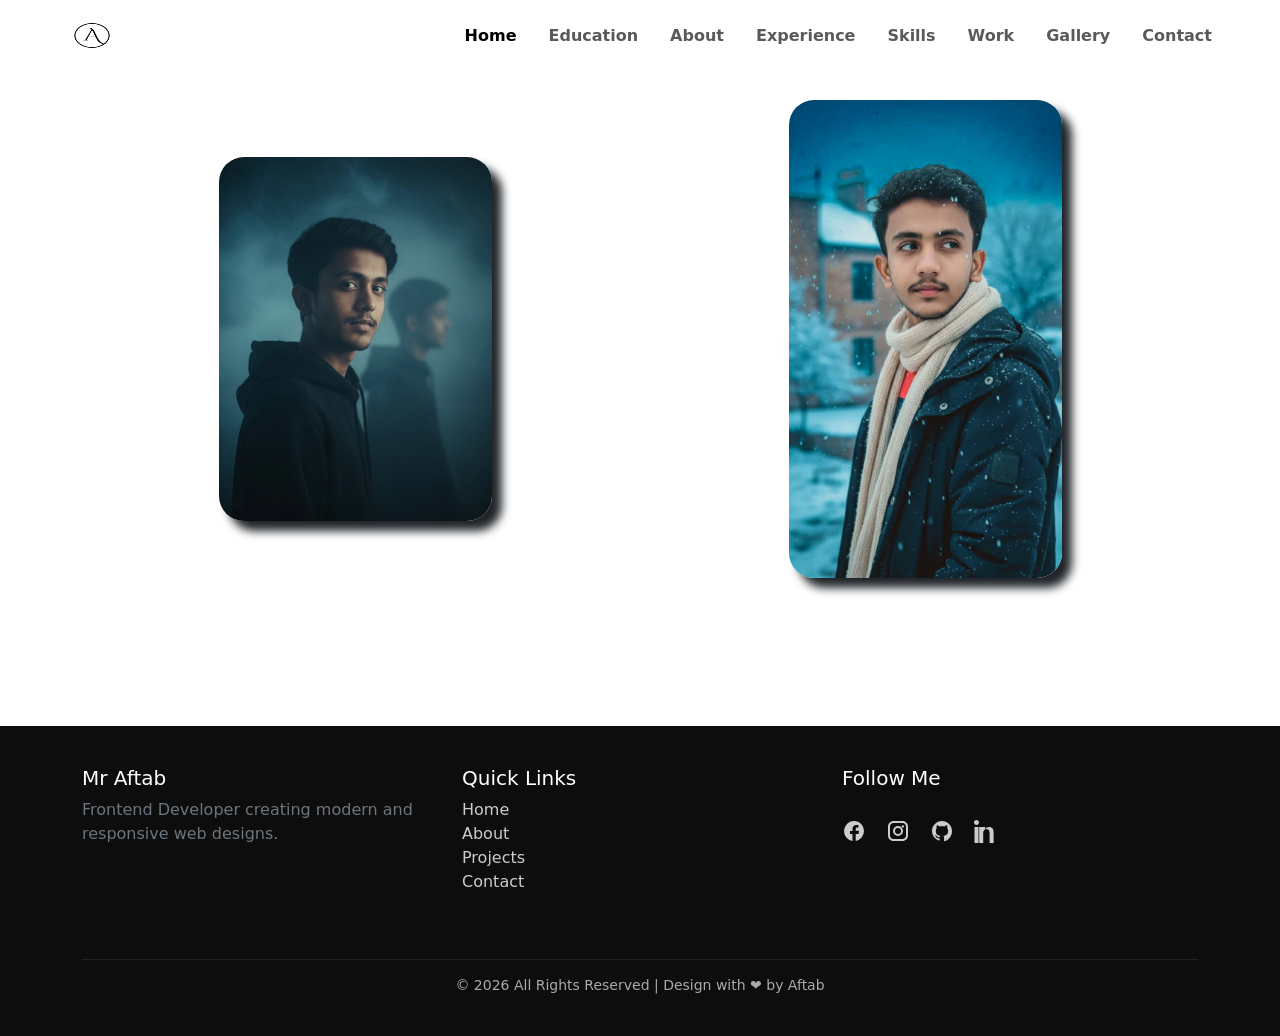
==== gallery.html @ 0cfdda73 "first commit" ====
<!DOCTYPE html>
<html lang="en">
<head>
    <meta charset="UTF-8">
    <meta name="viewport" content="width=device-width, initial-scale=1.0">
    <title>Gallery</title>
    <link href="https://cdn.jsdelivr.net/npm/bootstrap@5.3.8/dist/css/bootstrap.min.css" rel="stylesheet" integrity="sha384-sRIl4kxILFvY47J16cr9ZwB07vP4J8+LH7qKQnuqkuIAvNWLzeN8tE5YBujZqJLB" crossorigin="anonymous">
    <link href="https://unpkg.com/aos@2.3.1/dist/aos.css" rel="stylesheet">
    <link rel="stylesheet" href="./assest/css/gallery.css">
</head>
<body>
    
<nav class="navbar navbar-expand-lg px-5 fixed-top" style="background-color: white;">
  <div class="container-fluid">
    <a class="navbar-brand" href="#" data-aos="fade-down"><img src="./assest/images/logo/This is logo.png" alt="logo" class="logo"></a>
    <button class="navbar-toggler" type="button" data-bs-toggle="collapse" data-bs-target="#navbarNav" aria-controls="navbarNav" aria-expanded="false" aria-label="Toggle navigation">
      <span class="navbar-toggler-icon"></span>
    </button>
    <div class="collapse navbar-collapse" id="navbarNav">
      <ul class="navbar-nav ms-auto gap-3">
        <li class="nav-item">
          <a class="nav-link active" aria-current="page" href="#">Home</a>
        </li>
        <li class="nav-item">
          <a class="nav-link" href="#education">Education</a>
        </li>
        <li class="nav-item">
          <a class="nav-link" href="#about">About</a>
        </li>
        <li class="nav-item">
          <a class="nav-link" href="#experience">Experience</a>
        </li>
        <li class="nav-item">
          <a class="nav-link" href="#skills">Skills</a>
        </li>
        <li class="nav-item">
          <a class="nav-link" href="#work">Work</a>
        </li>
        <li class="nav-item">
          <a class="nav-link" href="#">Gallery</a>
        </li>
        <li class="nav-item">
          <a class="nav-link" href="#contact">Contact</a>
        </li>
      </ul>
    </div>
  </div>
</nav>




<section class="gallery-section">
    <div class="container">
        <div class="row g-4 align-items-center text-center">

            <!-- Image 1 -->
            <div class="col-md-6" data-aos="fade-up" data-aos-delay="100">
                <div class="gallery-card">
                    <img src="./assest/images/gallery/image 3 (1).jpeg"
                         class="gallery-img" alt="">
                </div>
            </div>

            <!-- Image 2 -->
            <div class="col-md-6" data-aos="fade-up" data-aos-delay="200">
                <div class="gallery-card">
                    <img src="./assest/images/gallery/WhatsApp Image 2026-02-07 at 4.53.28 AM.jpeg"
                         class="gallery-img" alt="" style="background-position: center;">
                </div>
            </div>

            <!-- Image 3 -->
            <div class="col-md-6" data-aos="fade-up" data-aos-delay="300">
                <div class="gallery-card">
                    <img src="https://images.unsplash.com/photo-1507525428034-b723cf961d3e"
                         class="gallery-img" alt="">
                </div>
            </div>

            <!-- Image 4 -->
            <div class="col-md-6" data-aos="fade-up" data-aos-delay="400">
                <div class="gallery-card">
                    <img src="https://images.unsplash.com/photo-1519389950473-47ba0277781c"
                         class="gallery-img" alt="">
                </div>
            </div>

        </div>
    </div>
</section>







<script>

const card = document.getElementById("tiltCard");

card.addEventListener("mousemove", (e) => {
  const rect = card.getBoundingClientRect();
  const x = e.clientX - rect.left;
  const y = e.clientY - rect.top;

  const centerX = rect.width / 2;
  const centerY = rect.height / 2;

  const rotateX = ((y - centerY) / 20);
  const rotateY = ((centerX - x) / 20);

  card.style.transform = `rotateX(${rotateX}deg) rotateY(${rotateY}deg) scale(1.05)`;
});

card.addEventListener("mouseleave", () => {
  card.style.transform = "rotateX(0) rotateY(0) scale(1)";
});

</script>




<footer class="footer">
    <div class="container">
        <div class="row text-center text-md-start">

            <!-- About -->
            <div class="col-md-4 mb-4">
                <h5>Mr Aftab</h5>
                <p class="text-secondary">
                    Frontend Developer creating modern and responsive web designs.
                </p>
            </div>

            <!-- Quick Links -->
            <div class="col-md-4 mb-4">
                <h5>Quick Links</h5>
                <ul class="list-unstyled">
                    <li><a href="#">Home</a></li>
                    <li><a href="#about">About</a></li>
                    <li><a href="#work">Projects</a></li>
                    <li><a href="#contact">Contact</a></li>
                </ul>
            </div>

            <!-- Social -->
            <div class="col-md-4 mb-4">
                <h5>Follow Me</h5>
                <div class="social-icons mt-4">
                <a href="#"><i class="fab fa-facebook-f"><svg xmlns="http://www.w3.org/2000/svg" width="24" height="24" fill="currentColor" viewBox="0 0 24 24">
  <path d="M22 12a10 10 0 1 0-11.5 9.9v-7H8v-2.9h2.5V9.8c0-2.5 1.5-3.9 3.8-3.9 1.1 0 2.2.2 2.2.2v2.4h-1.2c-1.2 0-1.6.7-1.6 1.5v1.8H17L16.6 15h-2.9v7A10 10 0 0 0 22 12z"/>
</svg>
</i></a>
                <a href="#"><i class="fab fa-github"><svg xmlns="http://www.w3.org/2000/svg" width="24" height="24" fill="currentColor" viewBox="0 0 24 24">
  <path d="M7.5 2C4.5 2 2 4.5 2 7.5v9C2 19.5 4.5 22 7.5 22h9c3 0 5.5-2.5 5.5-5.5v-9C22 4.5 19.5 2 16.5 2h-9zm0 2h9C18.4 4 20 5.6 20 7.5v9c0 1.9-1.6 3.5-3.5 3.5h-9C5.6 20 4 18.4 4 16.5v-9C4 5.6 5.6 4 7.5 4zm4.5 3a5 5 0 1 0 0 10 5 5 0 0 0 0-10zm0 2a3 3 0 1 1 0 6 3 3 0 0 1 0-6zm4.8-2.8a1.2 1.2 0 1 0 0 2.4 1.2 1.2 0 0 0 0-2.4z"/>
</svg>
</i></a>
                <a href="#"><i class="fab fa-twitter"><svg xmlns="http://www.w3.org/2000/svg" width="24" height="24" fill="currentColor" viewBox="0 0 24 24">
  <path d="M12 2C6.5 2 2 6.5 2 12c0 4.4 2.9 8.2 6.9 9.5.5.1.7-.2.7-.5v-1.7c-2.8.6-3.4-1.2-3.4-1.2-.4-1-1-1.3-1-1.3-.9-.6.1-.6.1-.6 1 .1 1.6 1 1.6 1 .9 1.5 2.3 1 2.9.8.1-.7.3-1 .6-1.3-2.2-.2-4.6-1.1-4.6-5 0-1.1.4-2 .9-2.7-.1-.2-.4-1.3.1-2.6 0 0 .8-.3 2.7 1a9.3 9.3 0 0 1 4.9 0c1.9-1.3 2.7-1 2.7-1 .5 1.3.2 2.4.1 2.6.6.7.9 1.6.9 2.7 0 3.9-2.4 4.8-4.7 5 .4.3.7 1 .7 2v3c0 .3.2.6.7.5A10 10 0 0 0 22 12c0-5.5-4.5-10-10-10z"/>
</svg>
</i></a>
                <a href="#"><i class="fab fa-linkedin-in"><svg xmlns="http://www.w3.org/2000/svg" width="24" height="24" fill="currentColor" viewBox="0 0 24 24">
  <path d="M4.98 3.5C4.98 4.88 3.87 6 2.5 6S0 4.88 0 3.5 1.11 1 2.5 1s2.48 1.12 2.48 2.5zM.5 8h4V24h-4V8zm7 0h3.6v2.2h.1c.5-.9 1.8-2.2 3.7-2.2 4 0 4.7 2.6 4.7 6v10h-4v-8.9c0-2.1 0-4.9-3-4.9s-3.4 2.3-3.4 4.7V24h-4V8z"/>
</svg>
</i></a>
            </div>
            </div>

        </div>

        <!-- Bottom -->
        <div class="footer-bottom">
            © 2026 All Rights Reserved | Design with ❤️ by Aftab
        </div>
    </div>
</footer>



    <script src="https://cdn.jsdelivr.net/npm/bootstrap@5.3.8/dist/js/bootstrap.bundle.min.js" integrity="sha384-FKyoEForCGlyvwx9Hj09JcYn3nv7wiPVlz7YYwJrWVcXK/BmnVDxM+D2scQbITxI" crossorigin="anonymous"></script>
    <script src="https://cdnjs.cloudflare.com/ajax/libs/jquery/3.7.1/jquery.min.js" integrity="sha512-v2CJ7UaYy4JwqLDIrZUI/4hqeoQieOmAZNXBeQyjo21dadnwR+8ZaIJVT8EE2iyI61OV8e6M8PP2/4hpQINQ/g==" crossorigin="anonymous" referrerpolicy="no-referrer"></script>
    <script src="https://unpkg.com/aos@2.3.1/dist/aos.js"></script>
    
    <script>
  AOS.init();
</script>
</body>
</html>
---- assest/css/gallery.css ----
.navbar-brand .logo{

    height: 5vh;
    width: 5vw;

}

.navbar .navbar-nav .nav-item .nav-link{

    font-weight: bolder;
}
.navbar .navbar-nav .nav-item .nav-link:hover{

    color:chocolate;
    text-decoration-line: underline;
    text-underline-offset: 8px;


}





.gallery-section{
    padding:100px 0;
}

.section-title{
    text-align:center;
    margin-bottom:60px;
}

.section-title h2{
    font-weight:700;
}

.section-title p{
    color:#666;
}

/* GALLERY CARD */
.gallery-section{
    padding:100px 0;
}

/* Gallery Card */
.gallery-card{
    overflow:hidden;
    border-radius:20px;
    cursor:pointer;
    transition:0.4s ease;
    box-shadow:0 10px 30px rgba(0,0,0,0.05);
    display: inline;
}

.gallery-img{
    width:50%;
    height:auto;
    object-fit:contain;
    border-radius: 25px;
    box-shadow: 10px 10px 10px;
}

/* Hover Effect */
.gallery-card:hover{
    transform:translateY(-10px);
    box-shadow:0 20px 50px rgba(0,0,0,0.1);
}

.gallery-card:hover .gallery-img{
    transform:scale(1.08);
}

/* Responsive */
@media(max-width:768px){
    .gallery-img{
        height:250px;
    }
}










.footer{
    background:#0d0d0d;
    color:#fff;
    padding:40px 0;
}

.footer a{
    color:#ccc;
    text-decoration:none;
    transition:0.3s;
}

.footer a:hover{
    color:#fff;
}

.footer .social-icons a{
    font-size:20px;
    margin-right:15px;
    display:inline-block;
    transition:0.3s;
}

.footer .social-icons a:hover{
    transform:translateY(-4px);
    color:#fff;
}

.footer-bottom{
    border-top:1px solid #222;
    margin-top:25px;
    padding-top:15px;
    font-size:14px;
    text-align:center;
    color:#aaa;
}
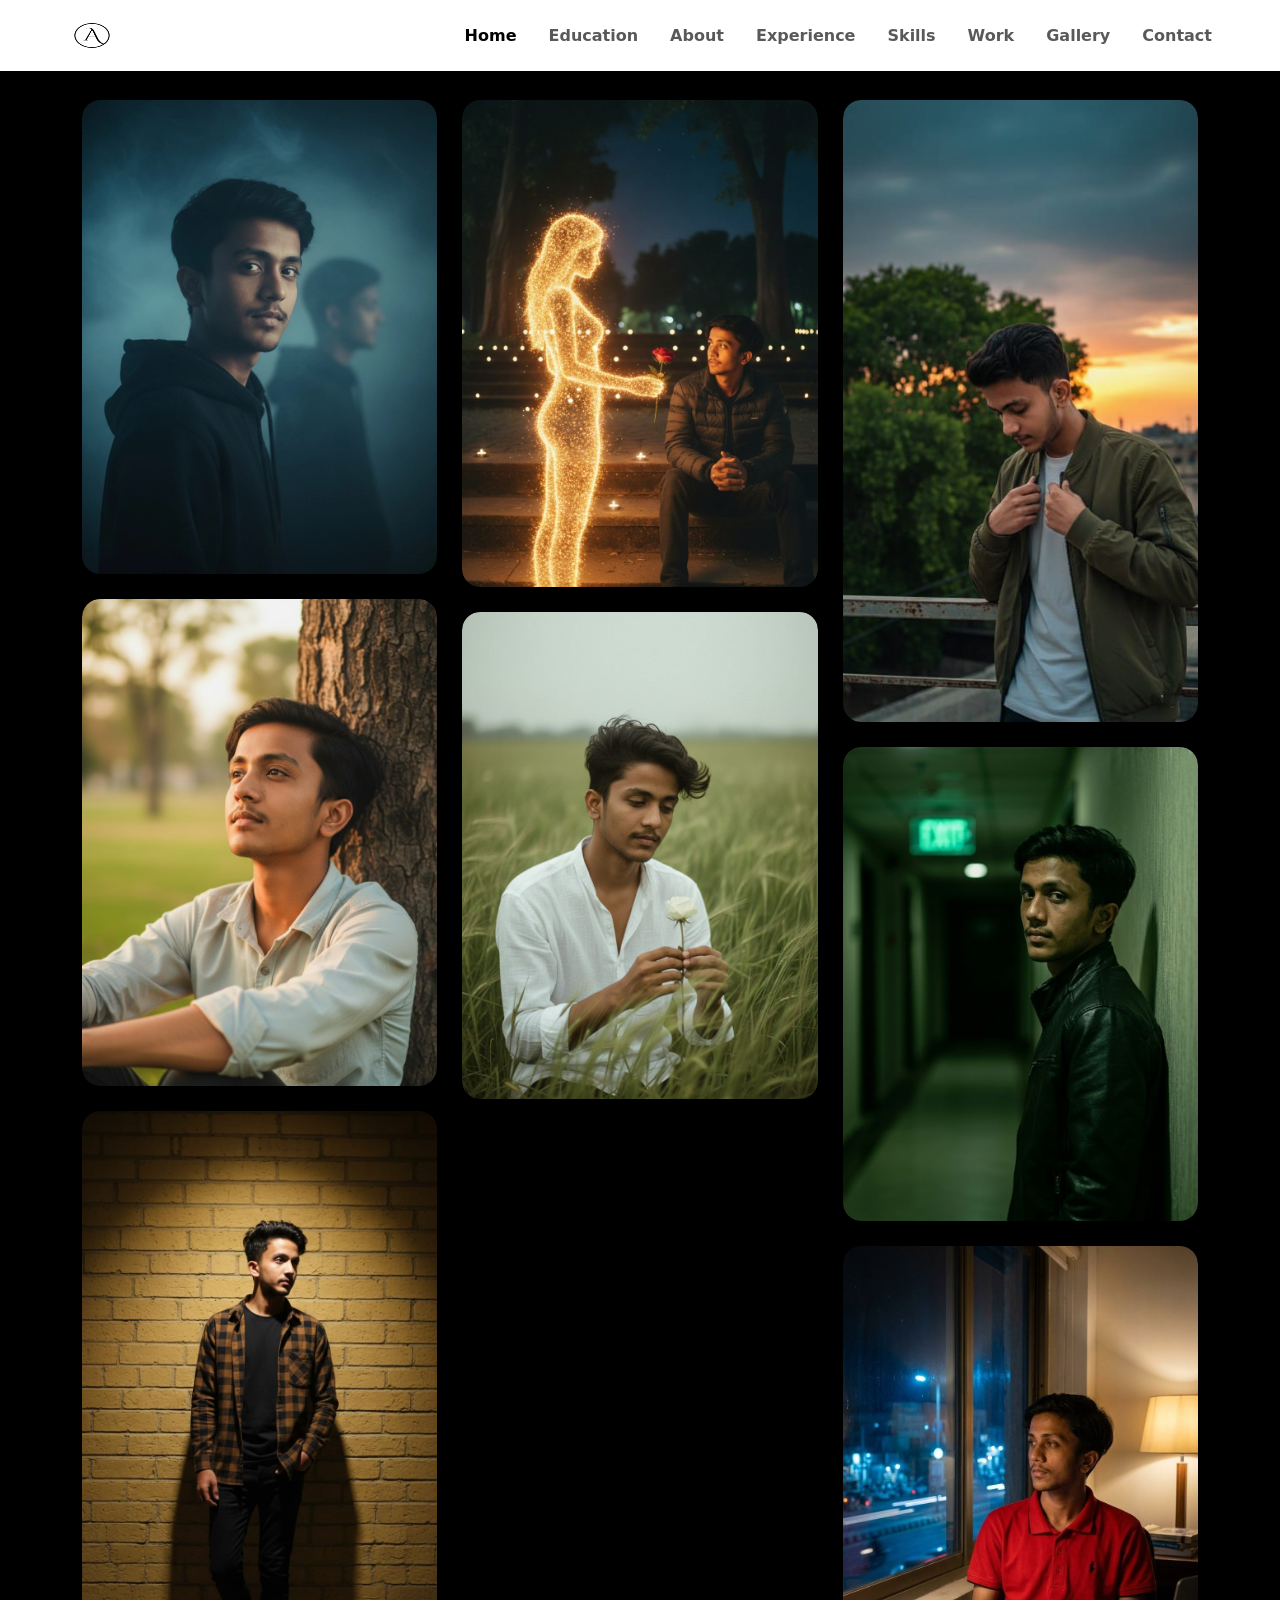
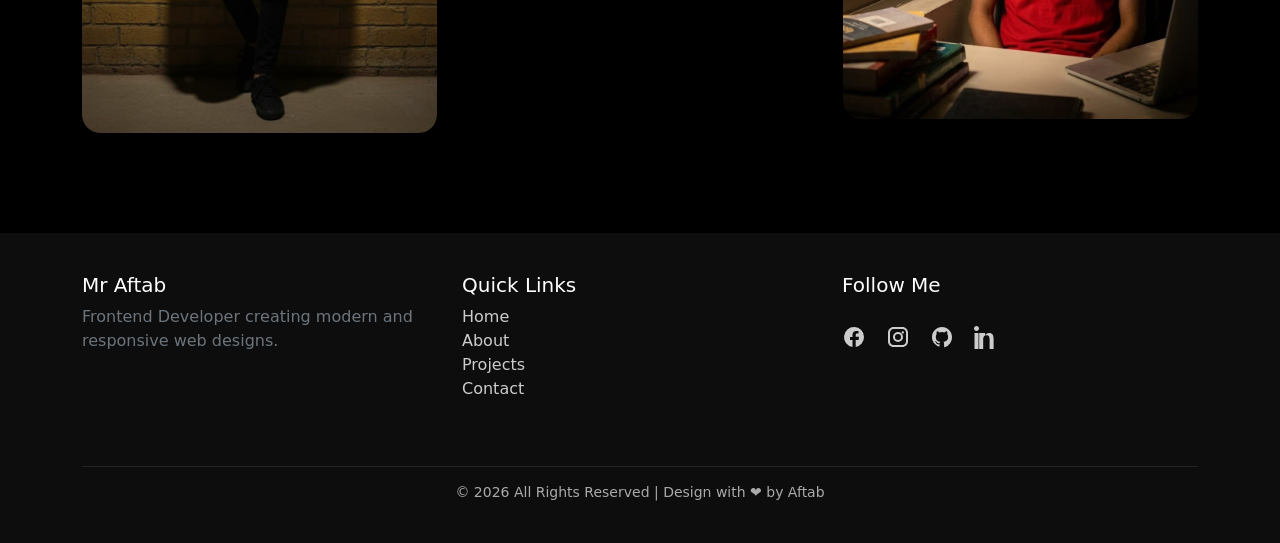
==== commit b2d18f22: "2nd commit" ====
--- a/gallery.html
+++ b/gallery.html
@@ -1,15 +1,18 @@
 <!DOCTYPE html>
 <html lang="en">
 <head>
-    <meta charset="UTF-8">
-    <meta name="viewport" content="width=device-width, initial-scale=1.0">
-    <title>Gallery</title>
-    <link href="https://cdn.jsdelivr.net/npm/bootstrap@5.3.8/dist/css/bootstrap.min.css" rel="stylesheet" integrity="sha384-sRIl4kxILFvY47J16cr9ZwB07vP4J8+LH7qKQnuqkuIAvNWLzeN8tE5YBujZqJLB" crossorigin="anonymous">
-    <link href="https://unpkg.com/aos@2.3.1/dist/aos.css" rel="stylesheet">
-    <link rel="stylesheet" href="./assest/css/gallery.css">
+<meta charset="UTF-8">
+<meta name="viewport" content="width=device-width, initial-scale=1.0">
+
+<title>Gallery</title>
+<link href="https://unpkg.com/aos@2.3.1/dist/aos.css" rel="stylesheet">
+<link href="https://cdn.jsdelivr.net/npm/bootstrap@5.3.2/dist/css/bootstrap.min.css" rel="stylesheet">
+<link href="./assest/css/gallery.css" rel="stylesheet">
 </head>
 <body>
-    
+
+
+
 <nav class="navbar navbar-expand-lg px-5 fixed-top" style="background-color: white;">
   <div class="container-fluid">
     <a class="navbar-brand" href="#" data-aos="fade-down"><img src="./assest/images/logo/This is logo.png" alt="logo" class="logo"></a>
@@ -19,7 +22,7 @@
     <div class="collapse navbar-collapse" id="navbarNav">
       <ul class="navbar-nav ms-auto gap-3">
         <li class="nav-item">
-          <a class="nav-link active" aria-current="page" href="#">Home</a>
+          <a class="nav-link active" aria-current="page" href="index.html">Home</a>
         </li>
         <li class="nav-item">
           <a class="nav-link" href="#education">Education</a>
@@ -37,7 +40,7 @@
           <a class="nav-link" href="#work">Work</a>
         </li>
         <li class="nav-item">
-          <a class="nav-link" href="#">Gallery</a>
+          <a class="nav-link" href="gallery.html">Gallery</a>
         </li>
         <li class="nav-item">
           <a class="nav-link" href="#contact">Contact</a>
@@ -50,45 +53,6 @@
 
 
 
-<section class="gallery-section">
-    <div class="container">
-        <div class="row g-4 align-items-center text-center">
-
-            <!-- Image 1 -->
-            <div class="col-md-6" data-aos="fade-up" data-aos-delay="100">
-                <div class="gallery-card">
-                    <img src="./assest/images/gallery/image 3 (1).jpeg"
-                         class="gallery-img" alt="">
-                </div>
-            </div>
-
-            <!-- Image 2 -->
-            <div class="col-md-6" data-aos="fade-up" data-aos-delay="200">
-                <div class="gallery-card">
-                    <img src="./assest/images/gallery/WhatsApp Image 2026-02-07 at 4.53.28 AM.jpeg"
-                         class="gallery-img" alt="" style="background-position: center;">
-                </div>
-            </div>
-
-            <!-- Image 3 -->
-            <div class="col-md-6" data-aos="fade-up" data-aos-delay="300">
-                <div class="gallery-card">
-                    <img src="https://images.unsplash.com/photo-1507525428034-b723cf961d3e"
-                         class="gallery-img" alt="">
-                </div>
-            </div>
-
-            <!-- Image 4 -->
-            <div class="col-md-6" data-aos="fade-up" data-aos-delay="400">
-                <div class="gallery-card">
-                    <img src="https://images.unsplash.com/photo-1519389950473-47ba0277781c"
-                         class="gallery-img" alt="">
-                </div>
-            </div>
-
-        </div>
-    </div>
-</section>
 
 
 
@@ -96,29 +60,55 @@
 
 
 
-<script>
 
-const card = document.getElementById("tiltCard");
 
-card.addEventListener("mousemove", (e) => {
-  const rect = card.getBoundingClientRect();
-  const x = e.clientX - rect.left;
-  const y = e.clientY - rect.top;
 
-  const centerX = rect.width / 2;
-  const centerY = rect.height / 2;
+<section class="gallery-section">
 
-  const rotateX = ((y - centerY) / 20);
-  const rotateY = ((centerX - x) / 20);
+<div class="container">
 
-  card.style.transform = `rotateX(${rotateX}deg) rotateY(${rotateY}deg) scale(1.05)`;
-});
+<div class="gallery-grid">
 
-card.addEventListener("mouseleave", () => {
-  card.style.transform = "rotateX(0) rotateY(0) scale(1)";
-});
+<div class="gallery-card" data-aos="fade-up" data-aos-duration="3000">
+<img src="./assest/images/gallery/image 3 (1).jpeg">
+</div>
 
-</script>
+<div class="gallery-card" data-aos="fade-up" data-aos-delay="100" data-aos-duration="3000">
+<img src="./assest/images/gallery/image 9.jpeg">
+</div>
+
+<div class="gallery-card" data-aos="fade-up" data-aos-delay="200" data-aos-duration="3000">
+<img src="./assest/images/gallery/image 10.jpeg">
+</div>
+
+<div class="gallery-card" data-aos="fade-up" data-aos-delay="300" data-aos-duration="3000">
+<img src="./assest/images/gallery/image 11.jpeg">
+</div>
+
+<div class="gallery-card" data-aos="fade-up" data-aos-delay="400" data-aos-duration="3000">
+<img src="./assest/images/gallery/image 15.jpeg">
+</div>
+
+<div class="gallery-card" data-aos="fade-up" data-aos-delay="500" data-aos-duration="3000">
+<img src="./assest/images/gallery/image 16.jpeg">
+</div>
+
+<div class="gallery-card" data-aos="fade-up" data-aos-delay="600" data-aos-duration="3000">
+<img src="./assest/images/gallery/image 17.jpeg">
+</div>
+
+<div class="gallery-card" data-aos="fade-up" data-aos-delay="700" data-aos-duration="3000">
+<img src="./assest/images/gallery/image 18.jpeg">
+</div>
+
+</div>
+
+</div>
+
+</section>
+
+
+
 
 
 
@@ -180,12 +170,20 @@
 
 
 
-    <script src="https://cdn.jsdelivr.net/npm/bootstrap@5.3.8/dist/js/bootstrap.bundle.min.js" integrity="sha384-FKyoEForCGlyvwx9Hj09JcYn3nv7wiPVlz7YYwJrWVcXK/BmnVDxM+D2scQbITxI" crossorigin="anonymous"></script>
+
+
+
+
+
+
+
+<script src="https://cdn.jsdelivr.net/npm/bootstrap@5.3.8/dist/js/bootstrap.bundle.min.js" integrity="sha384-FKyoEForCGlyvwx9Hj09JcYn3nv7wiPVlz7YYwJrWVcXK/BmnVDxM+D2scQbITxI" crossorigin="anonymous"></script>
     <script src="https://cdnjs.cloudflare.com/ajax/libs/jquery/3.7.1/jquery.min.js" integrity="sha512-v2CJ7UaYy4JwqLDIrZUI/4hqeoQieOmAZNXBeQyjo21dadnwR+8ZaIJVT8EE2iyI61OV8e6M8PP2/4hpQINQ/g==" crossorigin="anonymous" referrerpolicy="no-referrer"></script>
     <script src="https://unpkg.com/aos@2.3.1/dist/aos.js"></script>
-    
-    <script>
+
+<script>
   AOS.init();
 </script>
+
 </body>
 </html>
--- a/assest/css/gallery.css
+++ b/assest/css/gallery.css
@@ -1,3 +1,7 @@
+body{
+    background:#000;
+}
+
 .navbar-brand .logo{
 
     height: 5vh;
@@ -18,74 +22,53 @@
 
 }
 
-
-
-
-
+/* SECTION */
 .gallery-section{
     padding:100px 0;
 }
 
-.section-title{
-    text-align:center;
-    margin-bottom:60px;
+/* MASONRY GRID */
+.gallery-grid{
+    column-count:3;
+    column-gap:25px;
 }
 
-.section-title h2{
-    font-weight:700;
+/* CARD */
+.gallery-card{
+    margin-bottom:25px;
+    border-radius:18px;
+    overflow:hidden;
+    position:relative;
+    cursor:pointer;
 }
 
-.section-title p{
-    color:#666;
+/* IMAGE */
+.gallery-card img{
+    width:100%;
+    height:auto;
+    display:block;
+    border-radius:18px;
+    transition:0.6s ease;
 }
 
-/* GALLERY CARD */
-.gallery-section{
-    padding:100px 0;
-}
-
-/* Gallery Card */
-.gallery-card{
-    overflow:hidden;
-    border-radius:20px;
-    cursor:pointer;
-    transition:0.4s ease;
-    box-shadow:0 10px 30px rgba(0,0,0,0.05);
-    display: inline;
-}
-
-.gallery-img{
-    width:50%;
-    height:auto;
-    object-fit:contain;
-    border-radius: 25px;
-    box-shadow: 10px 10px 10px;
-}
-
-/* Hover Effect */
-.gallery-card:hover{
-    transform:translateY(-10px);
-    box-shadow:0 20px 50px rgba(0,0,0,0.1);
-}
-
-.gallery-card:hover .gallery-img{
+/* HOVER */
+.gallery-card:hover img{
     transform:scale(1.08);
 }
 
 /* Responsive */
-@media(max-width:768px){
-    .gallery-img{
-        height:250px;
+
+@media(max-width:992px){
+    .gallery-grid{
+        column-count:2;
     }
 }
 
-
-
-
-
-
-
-
+@media(max-width:600px){
+    .gallery-grid{
+        column-count:1;
+    }
+}
 
 
 .footer{
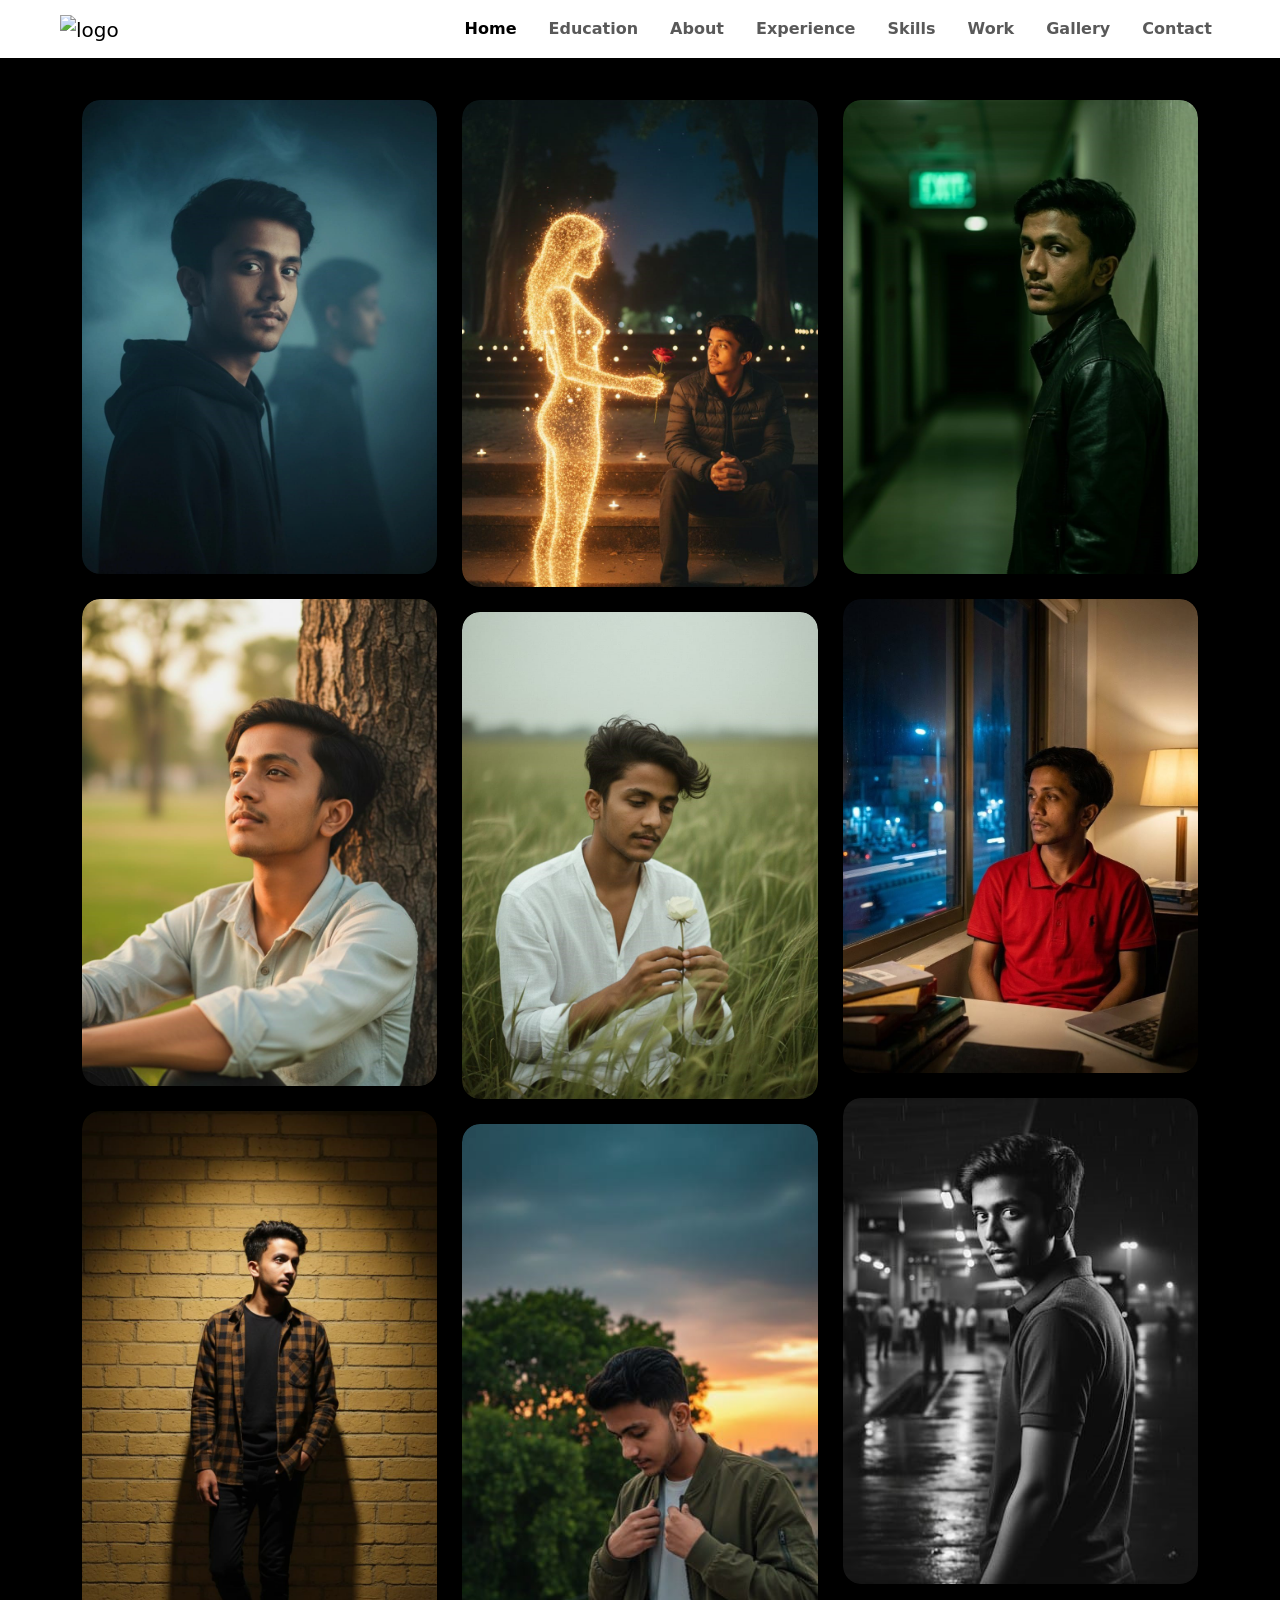
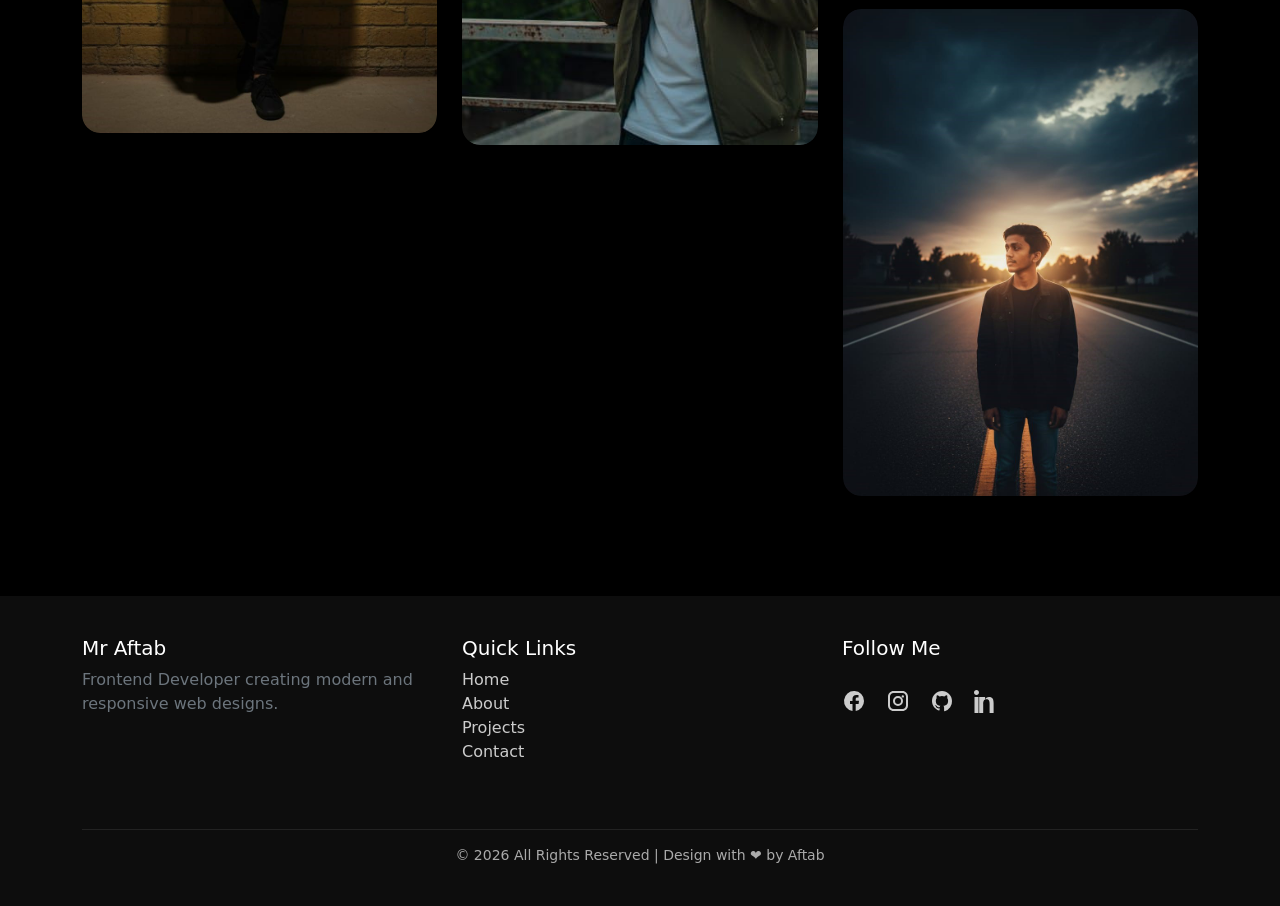
==== commit 7960408b: "logo change" ====
--- a/gallery.html
+++ b/gallery.html
@@ -101,6 +101,14 @@
 <img src="./assest/images/gallery/image 18.jpeg">
 </div>
 
+<div class="gallery-card" data-aos="fade-up" data-aos-delay="700" data-aos-duration="3000">
+<img src="./assest/images/gallery/image 19.jpeg">
+</div>
+
+<div class="gallery-card" data-aos="fade-up" data-aos-delay="700" data-aos-duration="3000">
+<img src="./assest/images/gallery/image 20.jpeg">
+</div>
+
 </div>
 
 </div>
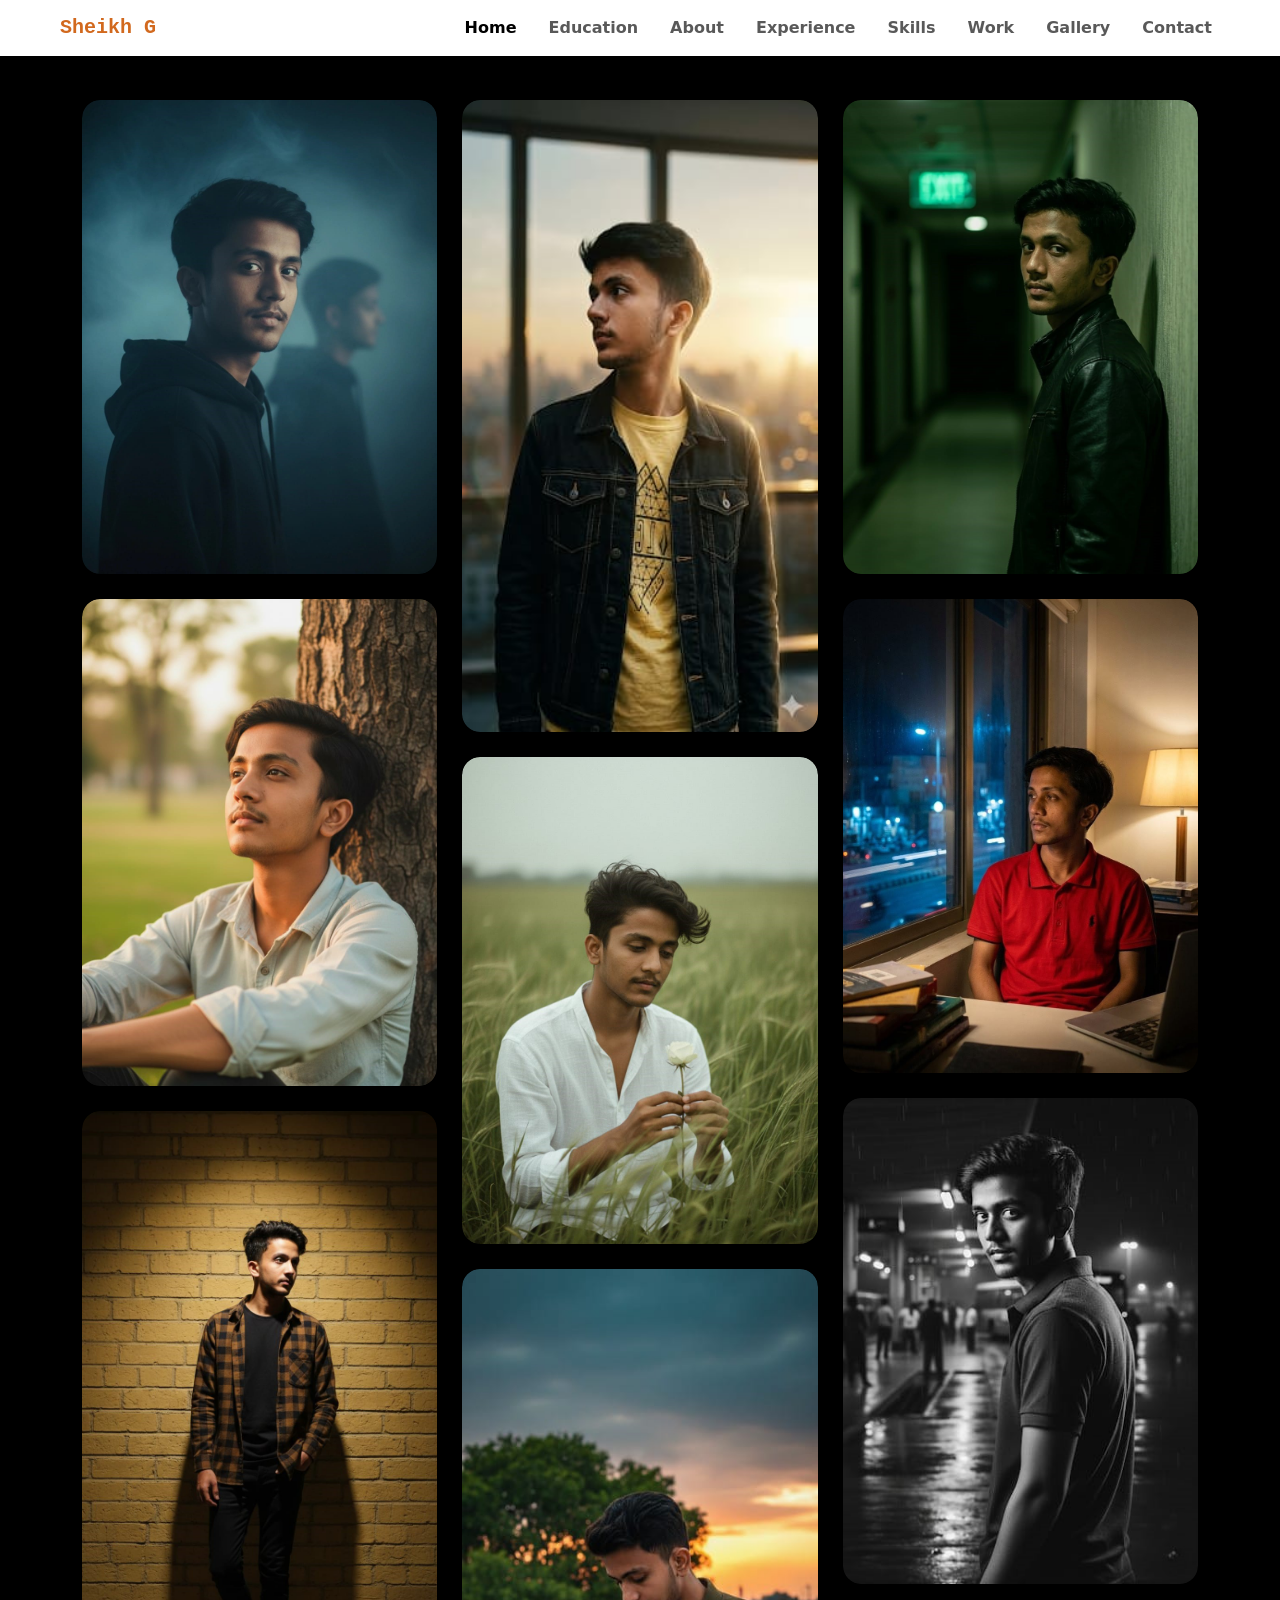
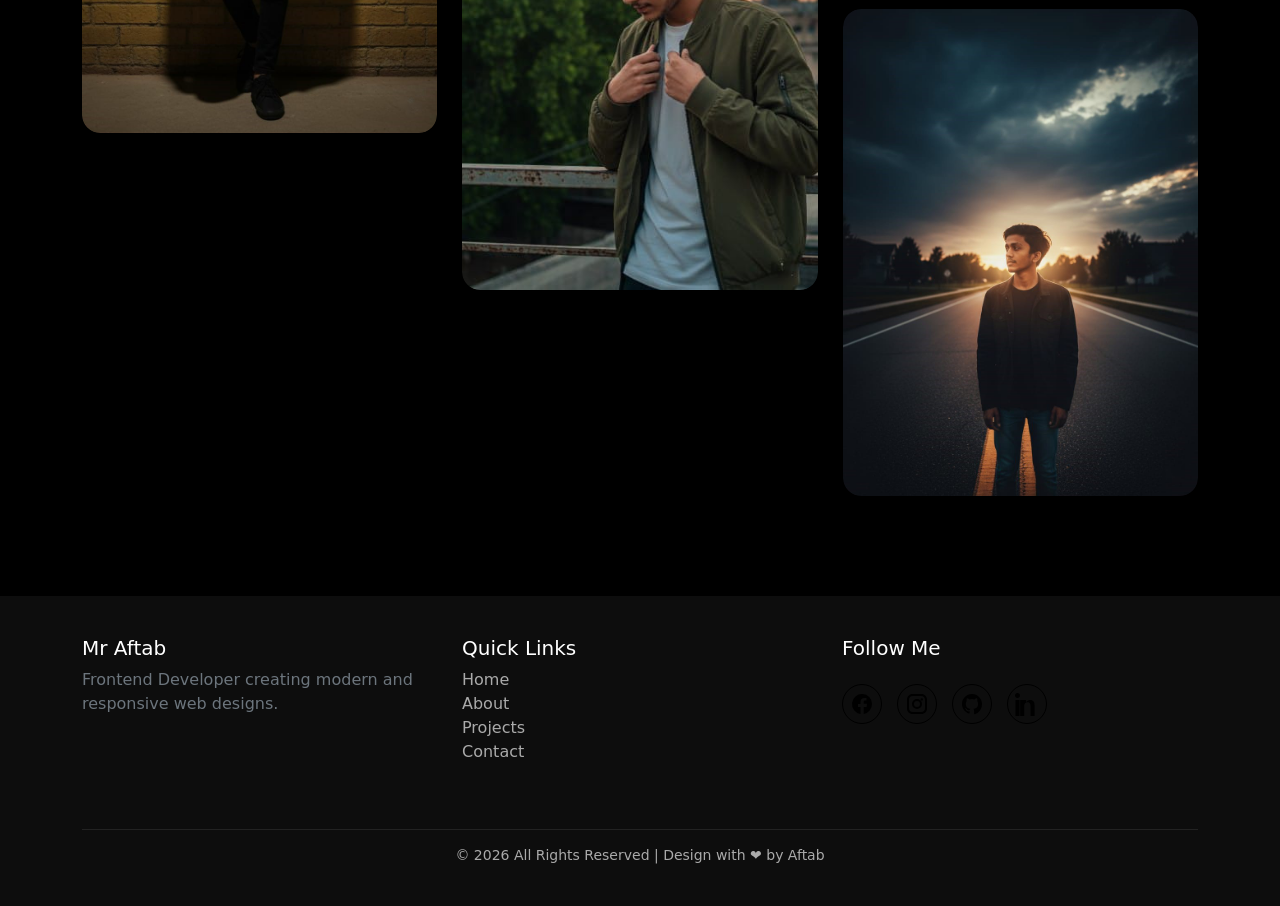
==== commit 101b7f88: "footer changes" ====
--- a/gallery.html
+++ b/gallery.html
@@ -8,6 +8,7 @@
 <link href="https://unpkg.com/aos@2.3.1/dist/aos.css" rel="stylesheet">
 <link href="https://cdn.jsdelivr.net/npm/bootstrap@5.3.2/dist/css/bootstrap.min.css" rel="stylesheet">
 <link href="./assest/css/gallery.css" rel="stylesheet">
+<link rel="shortcut icon" href="./assest/images/tab-icon/M-logo.png" type="image/x-icon">
 </head>
 <body>
 
@@ -15,7 +16,7 @@
 
 <nav class="navbar navbar-expand-lg px-5 fixed-top" style="background-color: white;">
   <div class="container-fluid">
-    <a class="navbar-brand" href="#" data-aos="fade-down"><img src="./assest/images/logo/This is logo.png" alt="logo" class="logo"></a>
+    <a class="navbar-brand" href="#" data-aos="fade-down" style="color: chocolate; font-family:monospace; font-weight: bolder;">Sheikh G</a>
     <button class="navbar-toggler" type="button" data-bs-toggle="collapse" data-bs-target="#navbarNav" aria-controls="navbarNav" aria-expanded="false" aria-label="Toggle navigation">
       <span class="navbar-toggler-icon"></span>
     </button>
@@ -82,7 +83,7 @@
 </div>
 
 <div class="gallery-card" data-aos="fade-up" data-aos-delay="300" data-aos-duration="3000">
-<img src="./assest/images/gallery/image 11.jpeg">
+<img src="./assest/images/gallery/11 image.jpeg">
 </div>
 
 <div class="gallery-card" data-aos="fade-up" data-aos-delay="400" data-aos-duration="3000">
@@ -114,11 +115,6 @@
 </div>
 
 </section>
-
-
-
-
-
 
 
 <footer class="footer">
@@ -182,9 +178,6 @@
 
 
 
-
-
-
 <script src="https://cdn.jsdelivr.net/npm/bootstrap@5.3.8/dist/js/bootstrap.bundle.min.js" integrity="sha384-FKyoEForCGlyvwx9Hj09JcYn3nv7wiPVlz7YYwJrWVcXK/BmnVDxM+D2scQbITxI" crossorigin="anonymous"></script>
     <script src="https://cdnjs.cloudflare.com/ajax/libs/jquery/3.7.1/jquery.min.js" integrity="sha512-v2CJ7UaYy4JwqLDIrZUI/4hqeoQieOmAZNXBeQyjo21dadnwR+8ZaIJVT8EE2iyI61OV8e6M8PP2/4hpQINQ/g==" crossorigin="anonymous" referrerpolicy="no-referrer"></script>
     <script src="https://unpkg.com/aos@2.3.1/dist/aos.js"></script>
--- a/assest/css/gallery.css
+++ b/assest/css/gallery.css
@@ -77,26 +77,27 @@
     padding:40px 0;
 }
 
-.footer a{
-    color:#ccc;
-    text-decoration:none;
+
+
+.social-icons a{
+    width:40px;
+    height:40px;
+    display:inline-flex;
+    align-items:center;
+    justify-content:center;
+    border: 1px solid black;
+    color:#000;
+    margin-right:10px;
     transition:0.3s;
+    border-radius: 50px;
+    
 }
 
-.footer a:hover{
+.social-icons a:hover{
+    background: chocolate;
     color:#fff;
-}
-
-.footer .social-icons a{
-    font-size:20px;
-    margin-right:15px;
-    display:inline-block;
-    transition:0.3s;
-}
-
-.footer .social-icons a:hover{
-    transform:translateY(-4px);
-    color:#fff;
+    border: none;
+    
 }
 
 .footer-bottom{
@@ -106,4 +107,19 @@
     font-size:14px;
     text-align:center;
     color:#aaa;
+}
+
+
+.footer .list-unstyled li a{
+    color: #aaa;
+    text-decoration:none;
+    transition:0.3s;
+    align-items: center;
+}
+
+.footer .list-unstyled li a:hover{
+
+    color: chocolate;
+
+
 }
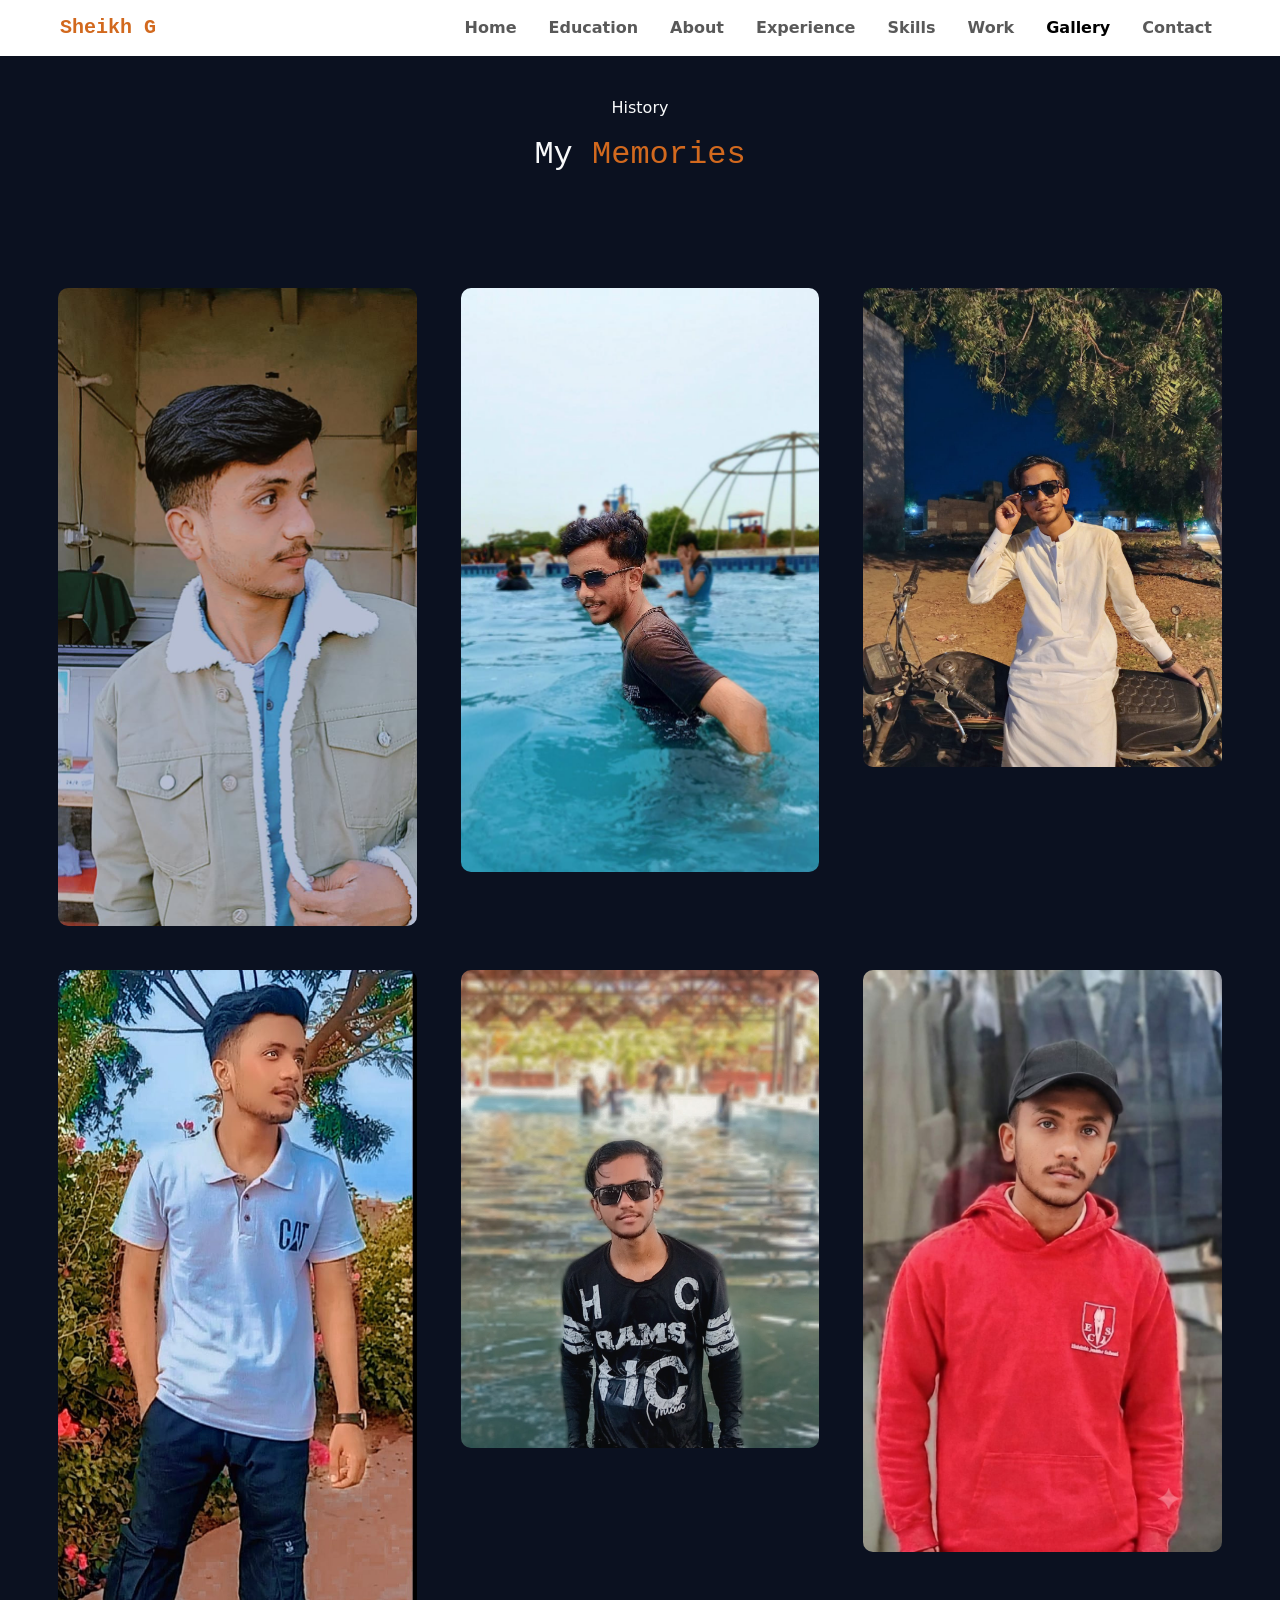
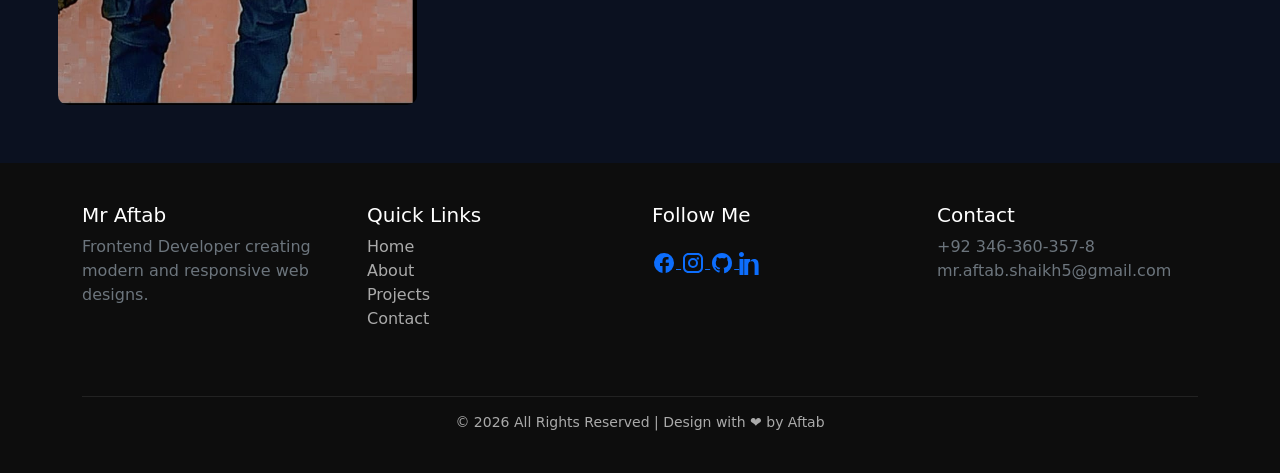
==== commit 68aa94b6: "gallery page add" ====
--- a/gallery.html
+++ b/gallery.html
@@ -1,190 +1,213 @@
-<!DOCTYPE html>
-<html lang="en">
-<head>
-<meta charset="UTF-8">
-<meta name="viewport" content="width=device-width, initial-scale=1.0">
-
-<title>Gallery</title>
-<link href="https://unpkg.com/aos@2.3.1/dist/aos.css" rel="stylesheet">
-<link href="https://cdn.jsdelivr.net/npm/bootstrap@5.3.2/dist/css/bootstrap.min.css" rel="stylesheet">
-<link href="./assest/css/gallery.css" rel="stylesheet">
-<link rel="shortcut icon" href="./assest/images/tab-icon/M-logo.png" type="image/x-icon">
-</head>
-<body>
-
-
-
-<nav class="navbar navbar-expand-lg px-5 fixed-top" style="background-color: white;">
-  <div class="container-fluid">
-    <a class="navbar-brand" href="#" data-aos="fade-down" style="color: chocolate; font-family:monospace; font-weight: bolder;">Sheikh G</a>
-    <button class="navbar-toggler" type="button" data-bs-toggle="collapse" data-bs-target="#navbarNav" aria-controls="navbarNav" aria-expanded="false" aria-label="Toggle navigation">
-      <span class="navbar-toggler-icon"></span>
-    </button>
-    <div class="collapse navbar-collapse" id="navbarNav">
-      <ul class="navbar-nav ms-auto gap-3">
-        <li class="nav-item">
-          <a class="nav-link active" aria-current="page" href="index.html">Home</a>
-        </li>
-        <li class="nav-item">
-          <a class="nav-link" href="#education">Education</a>
-        </li>
-        <li class="nav-item">
-          <a class="nav-link" href="#about">About</a>
-        </li>
-        <li class="nav-item">
-          <a class="nav-link" href="#experience">Experience</a>
-        </li>
-        <li class="nav-item">
-          <a class="nav-link" href="#skills">Skills</a>
-        </li>
-        <li class="nav-item">
-          <a class="nav-link" href="#work">Work</a>
-        </li>
-        <li class="nav-item">
-          <a class="nav-link" href="gallery.html">Gallery</a>
-        </li>
-        <li class="nav-item">
-          <a class="nav-link" href="#contact">Contact</a>
-        </li>
-      </ul>
-    </div>
-  </div>
-</nav>
-
-
-
-
-
-
-
-
-
-
-
-
-
-
-<section class="gallery-section">
-
-<div class="container">
-
-<div class="gallery-grid">
-
-<div class="gallery-card" data-aos="fade-up" data-aos-duration="3000">
-<img src="./assest/images/gallery/image 3 (1).jpeg">
-</div>
-
-<div class="gallery-card" data-aos="fade-up" data-aos-delay="100" data-aos-duration="3000">
-<img src="./assest/images/gallery/image 9.jpeg">
-</div>
-
-<div class="gallery-card" data-aos="fade-up" data-aos-delay="200" data-aos-duration="3000">
-<img src="./assest/images/gallery/image 10.jpeg">
-</div>
-
-<div class="gallery-card" data-aos="fade-up" data-aos-delay="300" data-aos-duration="3000">
-<img src="./assest/images/gallery/11 image.jpeg">
-</div>
-
-<div class="gallery-card" data-aos="fade-up" data-aos-delay="400" data-aos-duration="3000">
-<img src="./assest/images/gallery/image 15.jpeg">
-</div>
-
-<div class="gallery-card" data-aos="fade-up" data-aos-delay="500" data-aos-duration="3000">
-<img src="./assest/images/gallery/image 16.jpeg">
-</div>
-
-<div class="gallery-card" data-aos="fade-up" data-aos-delay="600" data-aos-duration="3000">
-<img src="./assest/images/gallery/image 17.jpeg">
-</div>
-
-<div class="gallery-card" data-aos="fade-up" data-aos-delay="700" data-aos-duration="3000">
-<img src="./assest/images/gallery/image 18.jpeg">
-</div>
-
-<div class="gallery-card" data-aos="fade-up" data-aos-delay="700" data-aos-duration="3000">
-<img src="./assest/images/gallery/image 19.jpeg">
-</div>
-
-<div class="gallery-card" data-aos="fade-up" data-aos-delay="700" data-aos-duration="3000">
-<img src="./assest/images/gallery/image 20.jpeg">
-</div>
-
-</div>
-
-</div>
-
-</section>
-
-
-<footer class="footer">
-    <div class="container">
-        <div class="row text-center text-md-start">
-
-            <!-- About -->
-            <div class="col-md-4 mb-4">
-                <h5>Mr Aftab</h5>
-                <p class="text-secondary">
-                    Frontend Developer creating modern and responsive web designs.
-                </p>
-            </div>
-
-            <!-- Quick Links -->
-            <div class="col-md-4 mb-4">
-                <h5>Quick Links</h5>
-                <ul class="list-unstyled">
-                    <li><a href="#">Home</a></li>
-                    <li><a href="#about">About</a></li>
-                    <li><a href="#work">Projects</a></li>
-                    <li><a href="#contact">Contact</a></li>
-                </ul>
-            </div>
-
-            <!-- Social -->
-            <div class="col-md-4 mb-4">
-                <h5>Follow Me</h5>
-                <div class="social-icons mt-4">
-                <a href="#"><i class="fab fa-facebook-f"><svg xmlns="http://www.w3.org/2000/svg" width="24" height="24" fill="currentColor" viewBox="0 0 24 24">
-  <path d="M22 12a10 10 0 1 0-11.5 9.9v-7H8v-2.9h2.5V9.8c0-2.5 1.5-3.9 3.8-3.9 1.1 0 2.2.2 2.2.2v2.4h-1.2c-1.2 0-1.6.7-1.6 1.5v1.8H17L16.6 15h-2.9v7A10 10 0 0 0 22 12z"/>
-</svg>
-</i></a>
-                <a href="#"><i class="fab fa-github"><svg xmlns="http://www.w3.org/2000/svg" width="24" height="24" fill="currentColor" viewBox="0 0 24 24">
-  <path d="M7.5 2C4.5 2 2 4.5 2 7.5v9C2 19.5 4.5 22 7.5 22h9c3 0 5.5-2.5 5.5-5.5v-9C22 4.5 19.5 2 16.5 2h-9zm0 2h9C18.4 4 20 5.6 20 7.5v9c0 1.9-1.6 3.5-3.5 3.5h-9C5.6 20 4 18.4 4 16.5v-9C4 5.6 5.6 4 7.5 4zm4.5 3a5 5 0 1 0 0 10 5 5 0 0 0 0-10zm0 2a3 3 0 1 1 0 6 3 3 0 0 1 0-6zm4.8-2.8a1.2 1.2 0 1 0 0 2.4 1.2 1.2 0 0 0 0-2.4z"/>
-</svg>
-</i></a>
-                <a href="#"><i class="fab fa-twitter"><svg xmlns="http://www.w3.org/2000/svg" width="24" height="24" fill="currentColor" viewBox="0 0 24 24">
-  <path d="M12 2C6.5 2 2 6.5 2 12c0 4.4 2.9 8.2 6.9 9.5.5.1.7-.2.7-.5v-1.7c-2.8.6-3.4-1.2-3.4-1.2-.4-1-1-1.3-1-1.3-.9-.6.1-.6.1-.6 1 .1 1.6 1 1.6 1 .9 1.5 2.3 1 2.9.8.1-.7.3-1 .6-1.3-2.2-.2-4.6-1.1-4.6-5 0-1.1.4-2 .9-2.7-.1-.2-.4-1.3.1-2.6 0 0 .8-.3 2.7 1a9.3 9.3 0 0 1 4.9 0c1.9-1.3 2.7-1 2.7-1 .5 1.3.2 2.4.1 2.6.6.7.9 1.6.9 2.7 0 3.9-2.4 4.8-4.7 5 .4.3.7 1 .7 2v3c0 .3.2.6.7.5A10 10 0 0 0 22 12c0-5.5-4.5-10-10-10z"/>
-</svg>
-</i></a>
-                <a href="#"><i class="fab fa-linkedin-in"><svg xmlns="http://www.w3.org/2000/svg" width="24" height="24" fill="currentColor" viewBox="0 0 24 24">
-  <path d="M4.98 3.5C4.98 4.88 3.87 6 2.5 6S0 4.88 0 3.5 1.11 1 2.5 1s2.48 1.12 2.48 2.5zM.5 8h4V24h-4V8zm7 0h3.6v2.2h.1c.5-.9 1.8-2.2 3.7-2.2 4 0 4.7 2.6 4.7 6v10h-4v-8.9c0-2.1 0-4.9-3-4.9s-3.4 2.3-3.4 4.7V24h-4V8z"/>
-</svg>
-</i></a>
-            </div>
-            </div>
-
-        </div>
-
-        <!-- Bottom -->
-        <div class="footer-bottom">
-            © 2026 All Rights Reserved | Design with ❤️ by Aftab
-        </div>
-    </div>
-</footer>
-
-
-
-
-
-
-
-<script src="https://cdn.jsdelivr.net/npm/bootstrap@5.3.8/dist/js/bootstrap.bundle.min.js" integrity="sha384-FKyoEForCGlyvwx9Hj09JcYn3nv7wiPVlz7YYwJrWVcXK/BmnVDxM+D2scQbITxI" crossorigin="anonymous"></script>
-    <script src="https://cdnjs.cloudflare.com/ajax/libs/jquery/3.7.1/jquery.min.js" integrity="sha512-v2CJ7UaYy4JwqLDIrZUI/4hqeoQieOmAZNXBeQyjo21dadnwR+8ZaIJVT8EE2iyI61OV8e6M8PP2/4hpQINQ/g==" crossorigin="anonymous" referrerpolicy="no-referrer"></script>
-    <script src="https://unpkg.com/aos@2.3.1/dist/aos.js"></script>
-
-<script>
-  AOS.init();
-</script>
-
-</body>
+<!DOCTYPE html>
+<html lang="en">
+<head>
+    <meta charset="UTF-8">
+    <meta name="viewport" content="width=device-width, initial-scale=1.0">
+    <title>Mr Sheikh G</title>
+    <link href="https://cdn.jsdelivr.net/npm/bootstrap@5.3.8/dist/css/bootstrap.min.css" rel="stylesheet" integrity="sha384-sRIl4kxILFvY47J16cr9ZwB07vP4J8+LH7qKQnuqkuIAvNWLzeN8tE5YBujZqJLB" crossorigin="anonymous">
+    <link href="https://unpkg.com/aos@2.3.1/dist/aos.css" rel="stylesheet">
+    <link rel="stylesheet" href="./assest/css/gallery.css">
+    <link rel="shortcut icon" href="./assest/images/tab-icon/M-logo.png" type="image/x-icon">
+</head>
+<body style="background-color: whitesmoke;">
+    
+
+<nav class="navbar navbar-expand-lg px-5 fixed-top" style="background-color: white;">
+  <div class="container-fluid">
+    <a class="navbar-brand" href="#" data-aos="fade-down" style="color: chocolate; font-family:monospace; font-weight: bolder;">Sheikh G</a>
+    <button class="navbar-toggler" type="button" data-bs-toggle="collapse" data-bs-target="#navbarNav" aria-controls="navbarNav" aria-expanded="false" aria-label="Toggle navigation">
+      <span class="navbar-toggler-icon"></span>
+    </button>
+    <div class="collapse navbar-collapse" id="navbarNav">
+      <ul class="navbar-nav ms-auto gap-3">
+        <li class="nav-item">
+          <a class="nav-link" aria-current="page" href="index.html">Home</a>
+        </li>
+        <li class="nav-item">
+          <a class="nav-link" href="index.html">Education</a>
+        </li>
+        <li class="nav-item">
+          <a class="nav-link" href="index.html">About</a>
+        </li>
+        <li class="nav-item">
+          <a class="nav-link" href="index.html">Experience</a>
+        </li>
+        <li class="nav-item">
+          <a class="nav-link" href="index.html">Skills</a>
+        </li>
+        <li class="nav-item">
+          <a class="nav-link" href="index.html">Work</a>
+        </li>
+        <li class="nav-item">
+          <a class="nav-link active" href="index.html">Gallery</a>
+        </li>
+        <li class="nav-item">
+          <a class="nav-link" href="index.html">Contact</a>
+        </li>
+      </ul>
+    </div>
+  </div>
+</nav>
+
+
+
+<!-- Gallery Section -->
+<section id="gallery">
+    <div class="text-center my-5 py-5 text-light">
+        <p>History</p>
+        <h2 style="font-family: monospace;">My <span style="color: chocolate;">Memories</span></h2>
+        
+    </div>
+
+    <div class="row g-4 px-5 pb-5">
+
+        <div class="col-md-4 col-sm-6" data-aos="fade-down-right" data-aos-delay="100" data-aos-duration="1000">
+            <div class="gallery-box">
+                <img src="./assest/images/gallery/image (1).png" onclick="openImage(this.src)">
+            </div>
+        </div>
+
+        <div class="col-md-4 col-sm-6" data-aos="fade-down-right" data-aos-delay="200" data-aos-duration="1000">
+            <div class="gallery-box">
+                <img src="./assest/images/gallery/image (2).png" onclick="openImage(this.src)">
+            </div>
+        </div>
+
+        <div class="col-md-4 col-sm-6" data-aos="fade-down-right" data-aos-delay="300" data-aos-duration="1000">
+            <div class="gallery-box">
+                <img src="./assest/images/gallery/image (3).png" onclick="openImage(this.src)">
+            </div>
+        </div>
+
+        <div class="col-md-4 col-sm-6" data-aos="fade-down-right" data-aos-delay="400" data-aos-duration="1000">
+            <div class="gallery-box">
+                <img src="./assest/images/gallery/image (4).png" onclick="openImage(this.src)">
+            </div>
+        </div>
+
+        <div class="col-md-4 col-sm-6" data-aos="fade-down-right" data-aos-delay="500" data-aos-duration="1000">
+            <div class="gallery-box">
+                <img src="./assest/images/gallery/image (5).png" onclick="openImage(this.src)">
+            </div>
+        </div>
+
+        <div class="col-md-4 col-sm-6" data-aos="fade-down-right" data-aos-delay="600" data-aos-duration="1000">
+            <div class="gallery-box">
+                <img src="./assest/images/gallery/image (6).png" onclick="openImage(this.src)">
+            </div>
+        </div>
+
+    </div>
+</section>
+
+<!-- Image Popup -->
+<div id="popup">
+    <span id="closeBtn">&times;</span>
+    <img id="popupImg">
+</div>
+
+
+
+
+
+
+
+
+<footer class="footer">
+    <div class="container">
+        <div class="row text-center text-md-start">
+
+            <!-- About -->
+            <div class="col-md-3 mb-4">
+                <h5>Mr Aftab</h5>
+                <p class="text-secondary">
+                    Frontend Developer creating modern and responsive web designs.
+                </p>
+            </div>
+
+            <!-- Quick Links -->
+            <div class="col-md-3 mb-4">
+                <h5>Quick Links</h5>
+                <ul class="list-unstyled">
+                    <li><a href="#">Home</a></li>
+                    <li><a href="#about">About</a></li>
+                    <li><a href="#work">Projects</a></li>
+                    <li><a href="#contact">Contact</a></li>
+                </ul>
+             
+            </div>
+
+            <!-- Social -->
+            <div class="col-md-3 mb-4">
+                <h5>Follow Me</h5>
+                <div class="social-icons mt-4">
+                <a href="#"><i class="fab fa-facebook-f"><svg xmlns="http://www.w3.org/2000/svg" width="24" height="24" fill="currentColor" viewBox="0 0 24 24">
+  <path d="M22 12a10 10 0 1 0-11.5 9.9v-7H8v-2.9h2.5V9.8c0-2.5 1.5-3.9 3.8-3.9 1.1 0 2.2.2 2.2.2v2.4h-1.2c-1.2 0-1.6.7-1.6 1.5v1.8H17L16.6 15h-2.9v7A10 10 0 0 0 22 12z"/>
+</svg>
+</i></a>
+                <a href="#"><i class="fab fa-github"><svg xmlns="http://www.w3.org/2000/svg" width="24" height="24" fill="currentColor" viewBox="0 0 24 24">
+  <path d="M7.5 2C4.5 2 2 4.5 2 7.5v9C2 19.5 4.5 22 7.5 22h9c3 0 5.5-2.5 5.5-5.5v-9C22 4.5 19.5 2 16.5 2h-9zm0 2h9C18.4 4 20 5.6 20 7.5v9c0 1.9-1.6 3.5-3.5 3.5h-9C5.6 20 4 18.4 4 16.5v-9C4 5.6 5.6 4 7.5 4zm4.5 3a5 5 0 1 0 0 10 5 5 0 0 0 0-10zm0 2a3 3 0 1 1 0 6 3 3 0 0 1 0-6zm4.8-2.8a1.2 1.2 0 1 0 0 2.4 1.2 1.2 0 0 0 0-2.4z"/>
+</svg>
+</i></a>
+                <a href="#"><i class="fab fa-twitter"><svg xmlns="http://www.w3.org/2000/svg" width="24" height="24" fill="currentColor" viewBox="0 0 24 24">
+  <path d="M12 2C6.5 2 2 6.5 2 12c0 4.4 2.9 8.2 6.9 9.5.5.1.7-.2.7-.5v-1.7c-2.8.6-3.4-1.2-3.4-1.2-.4-1-1-1.3-1-1.3-.9-.6.1-.6.1-.6 1 .1 1.6 1 1.6 1 .9 1.5 2.3 1 2.9.8.1-.7.3-1 .6-1.3-2.2-.2-4.6-1.1-4.6-5 0-1.1.4-2 .9-2.7-.1-.2-.4-1.3.1-2.6 0 0 .8-.3 2.7 1a9.3 9.3 0 0 1 4.9 0c1.9-1.3 2.7-1 2.7-1 .5 1.3.2 2.4.1 2.6.6.7.9 1.6.9 2.7 0 3.9-2.4 4.8-4.7 5 .4.3.7 1 .7 2v3c0 .3.2.6.7.5A10 10 0 0 0 22 12c0-5.5-4.5-10-10-10z"/>
+</svg>
+</i></a>
+                <a href="https://www.linkedin.com/in/mr-aftab-6116793ab/?lipi=urn%3Ali%3Apage%3Ad_flagship3_profile_view_base_contact_details%3BunkS5WUjQG%2Bi%2FF05kUTJgw%3D%3D"><i class="fab fa-linkedin-in"><svg xmlns="http://www.w3.org/2000/svg" width="24" height="24" fill="currentColor" viewBox="0 0 24 24">
+  <path d="M4.98 3.5C4.98 4.88 3.87 6 2.5 6S0 4.88 0 3.5 1.11 1 2.5 1s2.48 1.12 2.48 2.5zM.5 8h4V24h-4V8zm7 0h3.6v2.2h.1c.5-.9 1.8-2.2 3.7-2.2 4 0 4.7 2.6 4.7 6v10h-4v-8.9c0-2.1 0-4.9-3-4.9s-3.4 2.3-3.4 4.7V24h-4V8z"/>
+</svg>
+</i></a>
+            </div>
+            </div>
+
+
+
+
+        <div class="col-md-3 mb-4">
+
+            <h5>Contact</h5>
+
+            <ol class="list-unstyled text-secondary">
+
+                <li>+92 346-360-357-8</li>
+                <li>mr.aftab.shaikh5@gmail.com</li>
+
+            </ol>
+               
+        </div>
+
+
+
+
+
+
+        </div>
+
+        <!-- Bottom -->
+        <div class="footer-bottom">
+            © 2026 All Rights Reserved | Design with ❤️ by Aftab
+        </div>
+    </div>
+</footer>
+
+
+
+
+
+
+
+
+
+
+    <script src="https://cdn.jsdelivr.net/npm/bootstrap@5.3.8/dist/js/bootstrap.bundle.min.js" integrity="sha384-FKyoEForCGlyvwx9Hj09JcYn3nv7wiPVlz7YYwJrWVcXK/BmnVDxM+D2scQbITxI" crossorigin="anonymous"></script>
+    <script src="https://cdnjs.cloudflare.com/ajax/libs/jquery/3.7.1/jquery.min.js" integrity="sha512-v2CJ7UaYy4JwqLDIrZUI/4hqeoQieOmAZNXBeQyjo21dadnwR+8ZaIJVT8EE2iyI61OV8e6M8PP2/4hpQINQ/g==" crossorigin="anonymous" referrerpolicy="no-referrer"></script>
+    <script src="https://unpkg.com/aos@2.3.1/dist/aos.js"></script>
+    
+    <script>
+  AOS.init();
+</script>
+
+
+<script src="gallery.js"></script>
+</body>
 </html>
--- a/assest/css/gallery.css
+++ b/assest/css/gallery.css
@@ -1,125 +1,166 @@
-body{
-    background:#000;
-}
-
-.navbar-brand .logo{
-
-    height: 5vh;
-    width: 5vw;
-
-}
-
-.navbar .navbar-nav .nav-item .nav-link{
-
-    font-weight: bolder;
-}
-.navbar .navbar-nav .nav-item .nav-link:hover{
-
-    color:chocolate;
-    text-decoration-line: underline;
-    text-underline-offset: 8px;
-
-
-}
-
-/* SECTION */
-.gallery-section{
-    padding:100px 0;
-}
-
-/* MASONRY GRID */
-.gallery-grid{
-    column-count:3;
-    column-gap:25px;
-}
-
-/* CARD */
-.gallery-card{
-    margin-bottom:25px;
-    border-radius:18px;
-    overflow:hidden;
-    position:relative;
-    cursor:pointer;
-}
-
-/* IMAGE */
-.gallery-card img{
-    width:100%;
-    height:auto;
-    display:block;
-    border-radius:18px;
-    transition:0.6s ease;
-}
-
-/* HOVER */
-.gallery-card:hover img{
-    transform:scale(1.08);
-}
-
-/* Responsive */
-
-@media(max-width:992px){
-    .gallery-grid{
-        column-count:2;
-    }
-}
-
-@media(max-width:600px){
-    .gallery-grid{
-        column-count:1;
-    }
-}
-
-
-.footer{
-    background:#0d0d0d;
-    color:#fff;
-    padding:40px 0;
-}
-
-
-
-.social-icons a{
-    width:40px;
-    height:40px;
-    display:inline-flex;
-    align-items:center;
-    justify-content:center;
-    border: 1px solid black;
-    color:#000;
-    margin-right:10px;
-    transition:0.3s;
-    border-radius: 50px;
-    
-}
-
-.social-icons a:hover{
-    background: chocolate;
-    color:#fff;
-    border: none;
-    
-}
-
-.footer-bottom{
-    border-top:1px solid #222;
-    margin-top:25px;
-    padding-top:15px;
-    font-size:14px;
-    text-align:center;
-    color:#aaa;
-}
-
-
-.footer .list-unstyled li a{
-    color: #aaa;
-    text-decoration:none;
-    transition:0.3s;
-    align-items: center;
-}
-
-.footer .list-unstyled li a:hover{
-
-    color: chocolate;
-
-
+
+
+
+.navbar-brand .logo{
+
+    height: 5vh;
+    width: 5vw;
+
+}
+
+.navbar .navbar-nav .nav-item .nav-link{
+
+    font-weight: bolder;
+}
+.navbar .navbar-nav .nav-item .nav-link:hover{
+
+    color:chocolate;
+    text-decoration-line: underline;
+    text-underline-offset: 8px;
+
+
+}
+
+
+
+
+
+
+
+
+
+
+
+
+
+
+
+
+
+
+
+
+
+
+
+
+
+/* Gallery */
+
+#gallery{
+  
+  background-color: #0b1120;
+}
+
+.gallery-box{
+    overflow: hidden;
+    border-radius: 15px;
+    padding: 10px;
+    transition: all .4s ease;
+    cursor: pointer;
+}
+
+.gallery-box img{
+    width: 100%;
+    height: auto;      /* Auto height */
+    display: block;
+    object-fit: contain;
+    border-radius: 10px;
+    transition: transform .6s ease, filter .4s ease;
+}
+
+.gallery-box:hover img{
+    transform: scale(1.08) rotate(1deg);
+    filter: brightness(1.08);
+}
+
+.gallery-box:hover{
+    transform: translateY(-8px);
+    box-shadow: 0 20px 40px rgba(0,0,0,.25);
+}
+
+/* Popup */
+
+#popup{
+    position:fixed;
+    inset:0;
+    background:rgba(0,0,0,.85);
+    backdrop-filter:blur(8px);
+    display:none;
+    justify-content:center;
+    align-items:center;
+    z-index:9999;
+    animation:fade .3s;
+}
+
+#popup img{
+    max-width: 90%;
+    max-height: 90vh;
+    width: auto;
+    height: auto;
+    object-fit: contain;
+    border-radius: 15px;
+    box-shadow: 0 0 30px rgba(255,255,255,.2);
+}
+
+#closeBtn{
+    position:absolute;
+    top:20px;
+    right:35px;
+    color:white;
+    font-size:45px;
+    cursor:pointer;
+    transition:.3s;
+}
+
+#closeBtn:hover{
+    transform:rotate(180deg);
+    color:#ffc107;
+}
+
+@keyframes fade{
+    from{
+        opacity:0;
+    }
+    to{
+        opacity:1;
+    }
+}
+
+
+
+
+
+
+
+
+
+.footer{
+    background:#0d0d0d;
+    color:#fff;
+    padding:40px 0;
+}
+
+.footer-bottom{
+    border-top:1px solid #222;
+    margin-top:25px;
+    padding-top:15px;
+    font-size:14px;
+    text-align:center;
+    color:#aaa;
+}
+
+
+.footer .list-unstyled li a{
+    color: #aaa;
+    text-decoration:none;
+    transition:0.3s;
+    align-items: center;
+}
+
+.footer .list-unstyled li a:hover{
+
+    color: chocolate;
+
+
 }
